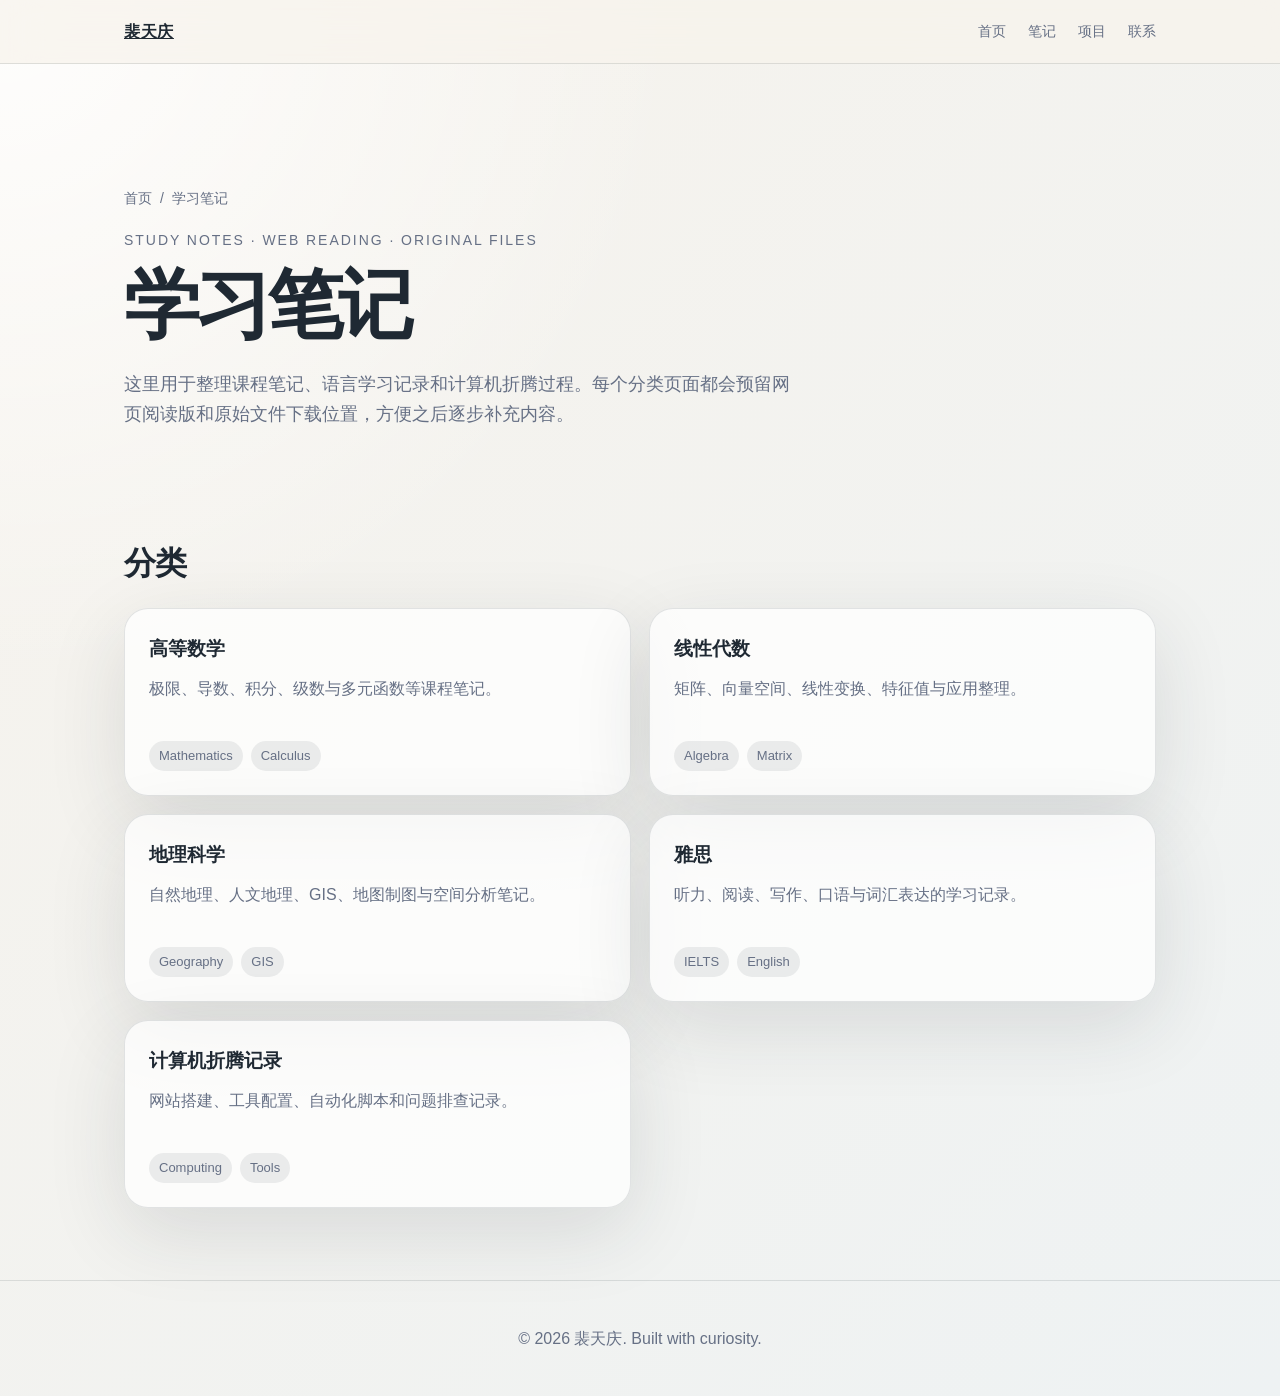
==== notes/index.html @ eaca680c "Create notes index page" ====
<!DOCTYPE html>
<html lang="zh-CN">
<head>
  <meta charset="UTF-8" />
  <meta name="viewport" content="width=device-width, initial-scale=1.0" />
  <title>学习笔记 | 裴天庆</title>
  <meta name="description" content="裴天庆的学习笔记入口，整理高等数学、线性代数、地理科学、雅思与计算机折腾记录。" />
  <link rel="stylesheet" href="../style.css" />
</head>

<body>
  <header class="site-header">
    <nav class="nav">
      <a class="logo" href="../">裴天庆</a>
      <div class="nav-links">
        <a href="../">首页</a>
        <a href="./">笔记</a>
        <a href="../#projects">项目</a>
        <a href="../#contact">联系</a>
      </div>
    </nav>
  </header>

  <main>
    <section class="notes-hero">
      <div class="breadcrumb">
        <a href="../">首页</a>
        <span>/</span>
        <span>学习笔记</span>
      </div>
      <p class="eyebrow">Study Notes · Web Reading · Original Files</p>
      <h1>学习笔记</h1>
      <p class="subtitle">
        这里用于整理课程笔记、语言学习记录和计算机折腾过程。每个分类页面都会预留网页阅读版和原始文件下载位置，方便之后逐步补充内容。
      </p>
    </section>

    <section class="section">
      <h2>分类</h2>
      <div class="notes-grid">
        <a class="note-card" href="advanced-math/">
          <div>
            <h3>高等数学</h3>
            <p>极限、导数、积分、级数与多元函数等课程笔记。</p>
          </div>
          <div class="subject-meta">
            <span class="tag">Mathematics</span>
            <span class="tag">Calculus</span>
          </div>
        </a>

        <a class="note-card" href="linear-algebra/">
          <div>
            <h3>线性代数</h3>
            <p>矩阵、向量空间、线性变换、特征值与应用整理。</p>
          </div>
          <div class="subject-meta">
            <span class="tag">Algebra</span>
            <span class="tag">Matrix</span>
          </div>
        </a>

        <a class="note-card" href="geography/">
          <div>
            <h3>地理科学</h3>
            <p>自然地理、人文地理、GIS、地图制图与空间分析笔记。</p>
          </div>
          <div class="subject-meta">
            <span class="tag">Geography</span>
            <span class="tag">GIS</span>
          </div>
        </a>

        <a class="note-card" href="ielts/">
          <div>
            <h3>雅思</h3>
            <p>听力、阅读、写作、口语与词汇表达的学习记录。</p>
          </div>
          <div class="subject-meta">
            <span class="tag">IELTS</span>
            <span class="tag">English</span>
          </div>
        </a>

        <a class="note-card" href="computer-tinkering/">
          <div>
            <h3>计算机折腾记录</h3>
            <p>网站搭建、工具配置、自动化脚本和问题排查记录。</p>
          </div>
          <div class="subject-meta">
            <span class="tag">Computing</span>
            <span class="tag">Tools</span>
          </div>
        </a>
      </div>
    </section>
  </main>

  <footer class="footer">
    <p>© <span id="year"></span> 裴天庆. Built with curiosity.</p>
  </footer>

  <script src="../script.js"></script>
</body>
</html>
---- style.css ----
:root {
  --bg: #f7f3ec;
  --text: #1f2933;
  --muted: #667085;
  --card: rgba(255, 255, 255, 0.72);
  --border: rgba(31, 41, 51, 0.12);
  --primary: #1f2933;
  --primary-text: #ffffff;
  --secondary: rgba(31, 41, 51, 0.08);
  --shadow: 0 24px 80px rgba(31, 41, 51, 0.12);
}

* {
  box-sizing: border-box;
}

html {
  scroll-behavior: smooth;
}

body {
  margin: 0;
  font-family:
    Inter,
    "Noto Sans SC",
    "Microsoft YaHei",
    "PingFang SC",
    sans-serif;
  background:
    radial-gradient(circle at top left, rgba(255, 255, 255, 0.9), transparent 36%),
    linear-gradient(135deg, #f7f3ec 0%, #eef2f3 100%);
  color: var(--text);
  line-height: 1.7;
}

a {
  color: inherit;
}

.site-header {
  position: sticky;
  top: 0;
  z-index: 10;
  backdrop-filter: blur(18px);
  background: rgba(247, 243, 236, 0.72);
  border-bottom: 1px solid var(--border);
}

.nav {
  max-width: 1080px;
  margin: 0 auto;
  padding: 18px 24px;
  display: flex;
  align-items: center;
  justify-content: space-between;
}

.logo {
  font-weight: 800;
  letter-spacing: 0.04em;
}

.nav-links {
  display: flex;
  gap: 22px;
  font-size: 14px;
}

.nav-links a {
  text-decoration: none;
  color: var(--muted);
}

.nav-links a:hover {
  color: var(--text);
}

main {
  max-width: 1080px;
  margin: 0 auto;
  padding: 48px 24px 72px;
}

.hero {
  min-height: 68vh;
  display: grid;
  grid-template-columns: 1.4fr 0.8fr;
  gap: 40px;
  align-items: center;
}

.eyebrow {
  margin: 0 0 12px;
  color: var(--muted);
  font-size: 14px;
  letter-spacing: 0.14em;
  text-transform: uppercase;
}

h1 {
  margin: 0;
  font-size: clamp(42px, 7vw, 76px);
  line-height: 1.05;
  letter-spacing: -0.06em;
}

.subtitle {
  margin-top: 24px;
  max-width: 680px;
  color: var(--muted);
  font-size: 18px;
}

.hero-actions {
  margin-top: 32px;
  display: flex;
  gap: 14px;
  flex-wrap: wrap;
}

.button {
  display: inline-flex;
  align-items: center;
  justify-content: center;
  min-height: 44px;
  padding: 0 20px;
  border-radius: 999px;
  text-decoration: none;
  font-weight: 700;
  border: 1px solid var(--border);
}

.button.primary {
  background: var(--primary);
  color: var(--primary-text);
}

.button.secondary {
  background: var(--secondary);
}

.hero-card,
.info-card,
.project-item {
  background: var(--card);
  border: 1px solid var(--border);
  border-radius: 28px;
  box-shadow: var(--shadow);
}

.hero-card {
  padding: 28px;
}

.card-title {
  font-weight: 800;
  margin-bottom: 16px;
}

.hero-card ul {
  padding-left: 20px;
  margin: 0;
  color: var(--muted);
}

.section {
  padding: 64px 0 0;
}

.section h2 {
  margin: 0 0 18px;
  font-size: 32px;
  letter-spacing: -0.04em;
}

.section > p {
  max-width: 760px;
  color: var(--muted);
}

.grid {
  display: grid;
  grid-template-columns: repeat(4, 1fr);
  gap: 18px;
}

.info-card {
  padding: 22px;
}

.info-card h3,
.project-item h3 {
  margin: 0 0 10px;
}

.info-card p,
.project-item p {
  color: var(--muted);
  margin: 0;
}

.project-list {
  display: grid;
  gap: 16px;
}

.project-item {
  padding: 24px;
}

.inline-link {
  display: inline-flex;
  margin-top: 14px;
  font-weight: 800;
  text-decoration: none;
}

.inline-link:hover {
  text-decoration: underline;
}

.tag {
  display: inline-flex;
  margin-top: 16px;
  padding: 4px 10px;
  border-radius: 999px;
  background: var(--secondary);
  color: var(--muted);
  font-size: 13px;
}

.contact-section a {
  font-weight: 700;
}

.social-links {
  display: grid;
  grid-template-columns: repeat(3, minmax(0, 1fr));
  gap: 14px;
  margin: 24px 0 18px;
  max-width: 860px;
}

.social-link {
  display: flex;
  flex-direction: column;
  gap: 4px;
  padding: 18px 20px;
  border: 1px solid var(--border);
  border-radius: 18px;
  background: var(--card);
  text-decoration: none;
  box-shadow: 0 12px 36px rgba(31, 41, 51, 0.08);
  transition:
    transform 160ms ease,
    border-color 160ms ease,
    box-shadow 160ms ease;
}

.social-link:hover {
  transform: translateY(-2px);
  border-color: rgba(31, 41, 51, 0.28);
  box-shadow: 0 18px 48px rgba(31, 41, 51, 0.12);
}

.social-label {
  font-size: 14px;
  color: var(--muted);
}

.social-handle {
  overflow-wrap: anywhere;
}

.notes-hero {
  min-height: auto;
  padding: 72px 0 24px;
}

.breadcrumb {
  display: inline-flex;
  gap: 8px;
  margin-bottom: 18px;
  color: var(--muted);
  font-size: 14px;
}

.breadcrumb a {
  text-decoration: none;
}

.breadcrumb a:hover {
  color: var(--text);
}

.notes-grid {
  display: grid;
  grid-template-columns: repeat(2, minmax(0, 1fr));
  gap: 18px;
}

.note-card,
.note-panel {
  background: var(--card);
  border: 1px solid var(--border);
  border-radius: 24px;
  box-shadow: var(--shadow);
}

.note-card {
  display: flex;
  min-height: 188px;
  flex-direction: column;
  justify-content: space-between;
  padding: 24px;
  text-decoration: none;
  transition:
    transform 160ms ease,
    border-color 160ms ease,
    box-shadow 160ms ease;
}

.note-card:hover {
  transform: translateY(-2px);
  border-color: rgba(31, 41, 51, 0.28);
  box-shadow: 0 18px 48px rgba(31, 41, 51, 0.12);
}

.note-card h3,
.note-panel h3 {
  margin: 0 0 10px;
}

.note-card p,
.note-panel p {
  margin: 0;
  color: var(--muted);
}

.subject-meta {
  display: flex;
  flex-wrap: wrap;
  gap: 8px;
  margin-top: 18px;
}

.note-layout {
  display: grid;
  grid-template-columns: 1.1fr 0.9fr;
  gap: 18px;
}

.note-panel {
  padding: 24px;
}

.note-slot {
  margin-top: 16px;
  padding: 18px;
  border: 1px dashed var(--border);
  border-radius: 18px;
  background: rgba(255, 255, 255, 0.42);
}

.note-actions {
  display: flex;
  flex-wrap: wrap;
  gap: 12px;
  margin-top: 18px;
}

.download-placeholder {
  color: var(--muted);
  font-size: 14px;
}

.small {
  font-size: 14px;
}

.footer {
  border-top: 1px solid var(--border);
  padding: 28px 24px;
  text-align: center;
  color: var(--muted);
}

@media (max-width: 860px) {
  .hero {
    grid-template-columns: 1fr;
    min-height: auto;
    padding-top: 40px;
  }

  .grid,
  .social-links,
  .notes-grid,
  .note-layout {
    grid-template-columns: 1fr 1fr;
  }

  .note-layout {
    grid-template-columns: 1fr;
  }

  .nav {
    align-items: flex-start;
    gap: 12px;
  }

  .nav-links {
    flex-wrap: wrap;
    justify-content: flex-end;
  }
}

@media (max-width: 560px) {
  main {
    padding: 32px 18px 56px;
  }

  .nav {
    padding: 14px 18px;
    flex-direction: column;
  }

  .nav-links {
    gap: 14px;
    justify-content: flex-start;
  }

  .grid,
  .social-links,
  .notes-grid,
  .note-layout {
    grid-template-columns: 1fr;
  }

  h1 {
    font-size: 44px;
  }
}
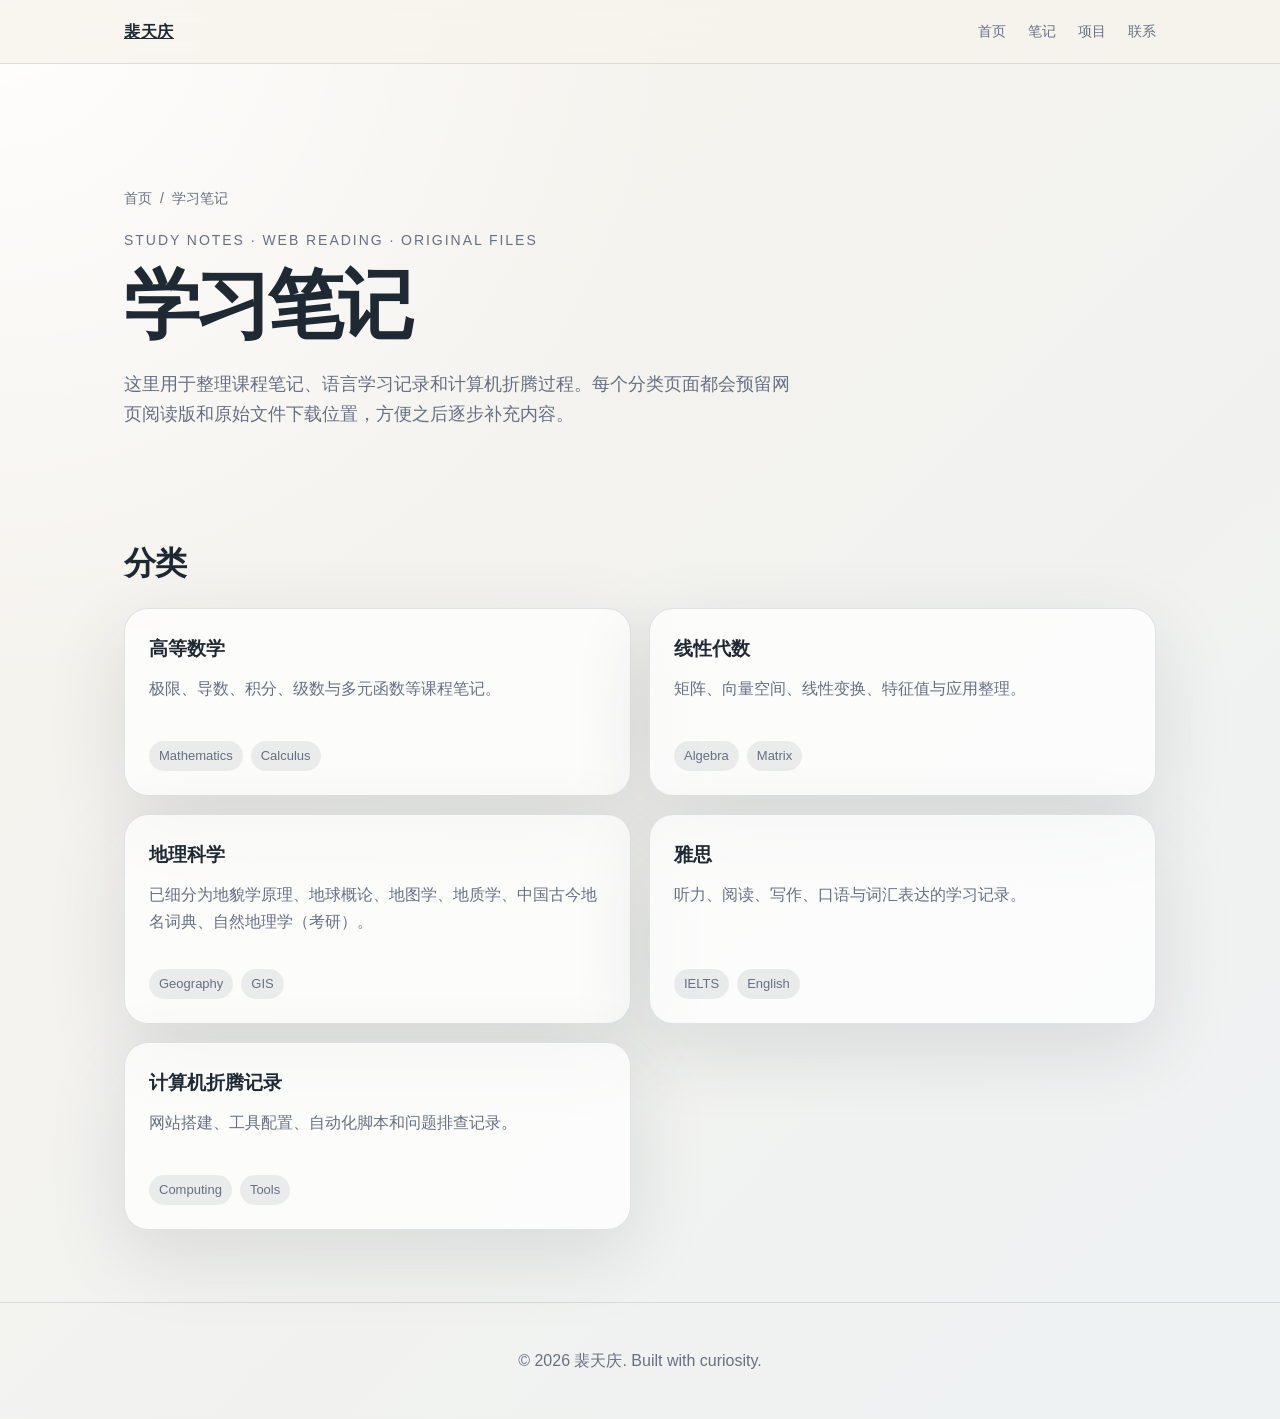
==== commit 8c5ce8a0: "Update geography notes summary" ====
--- a/notes/index.html
+++ b/notes/index.html
@@ -63,7 +63,7 @@
         <a class="note-card" href="geography/">
           <div>
             <h3>地理科学</h3>
-            <p>自然地理、人文地理、GIS、地图制图与空间分析笔记。</p>
+            <p>已细分为地貌学原理、地球概论、地图学、地质学、中国古今地名词典、自然地理学（考研）。</p>
           </div>
           <div class="subject-meta">
             <span class="tag">Geography</span>
